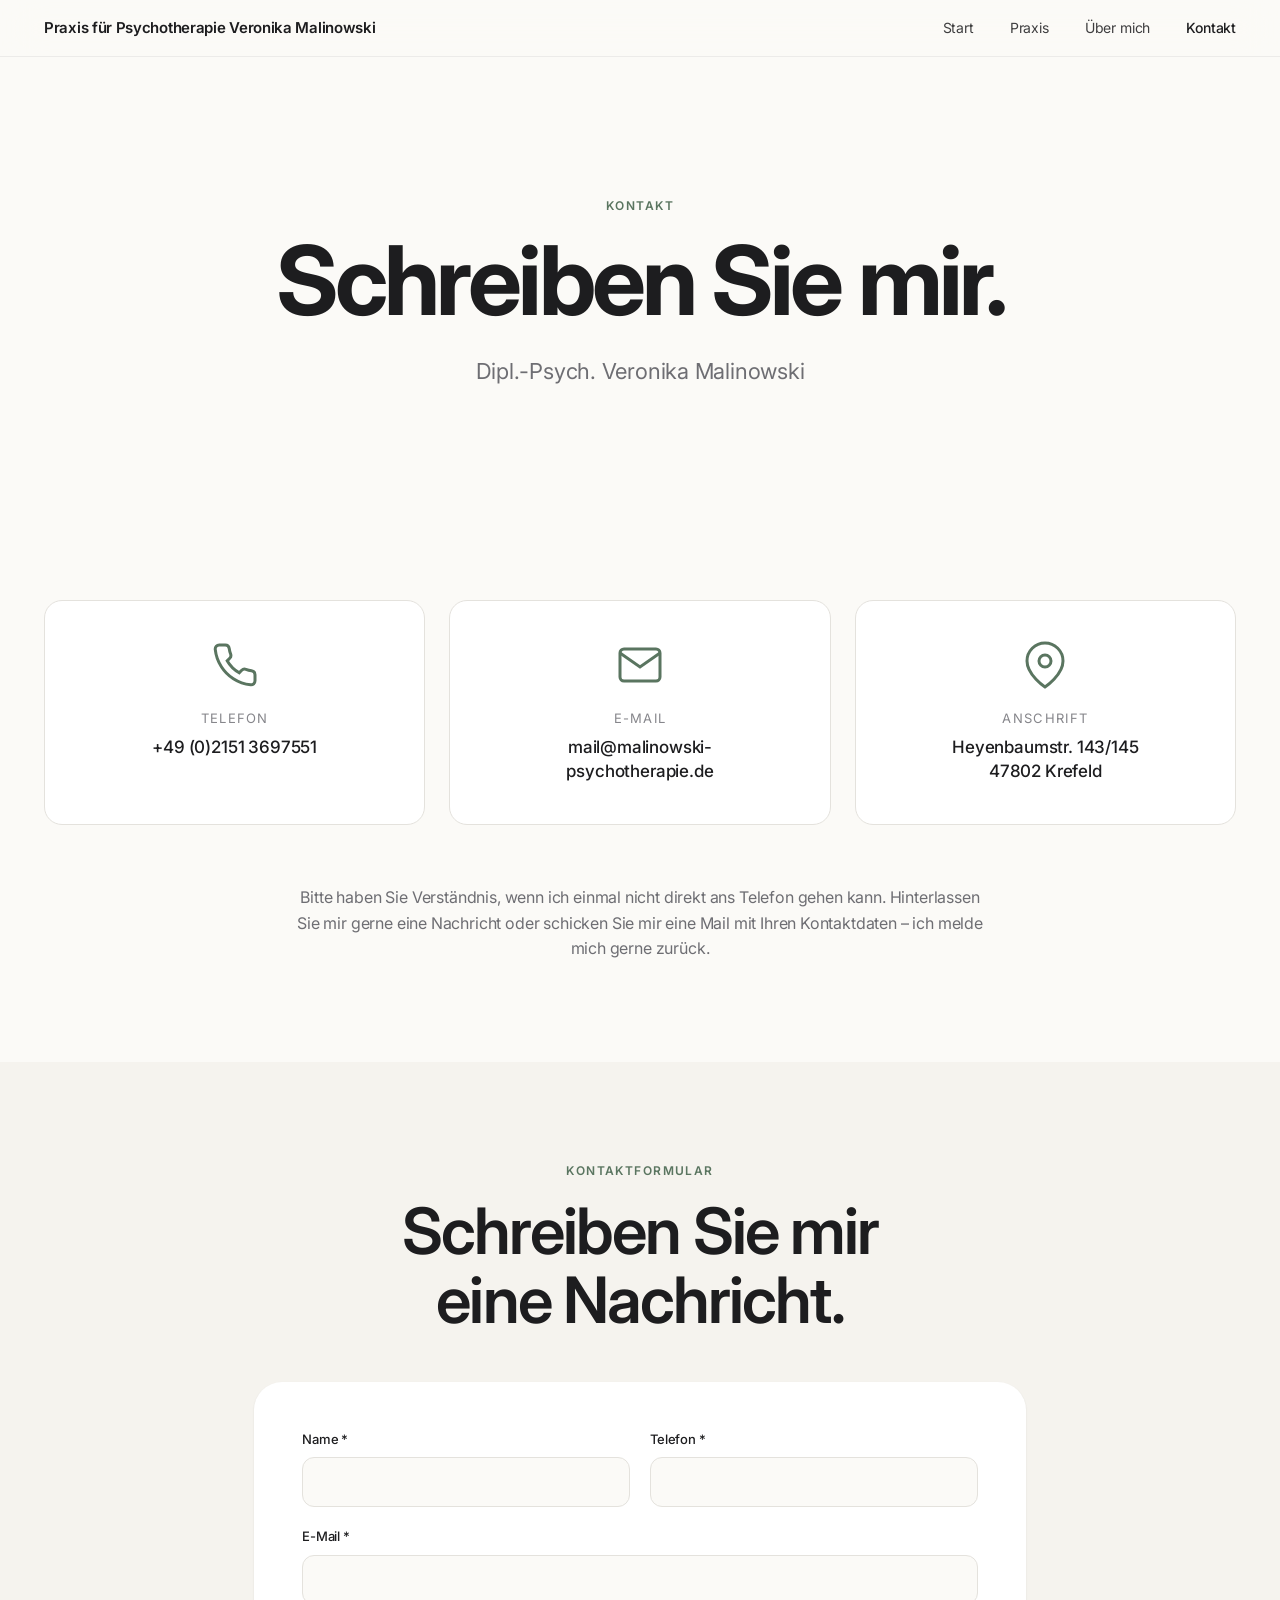
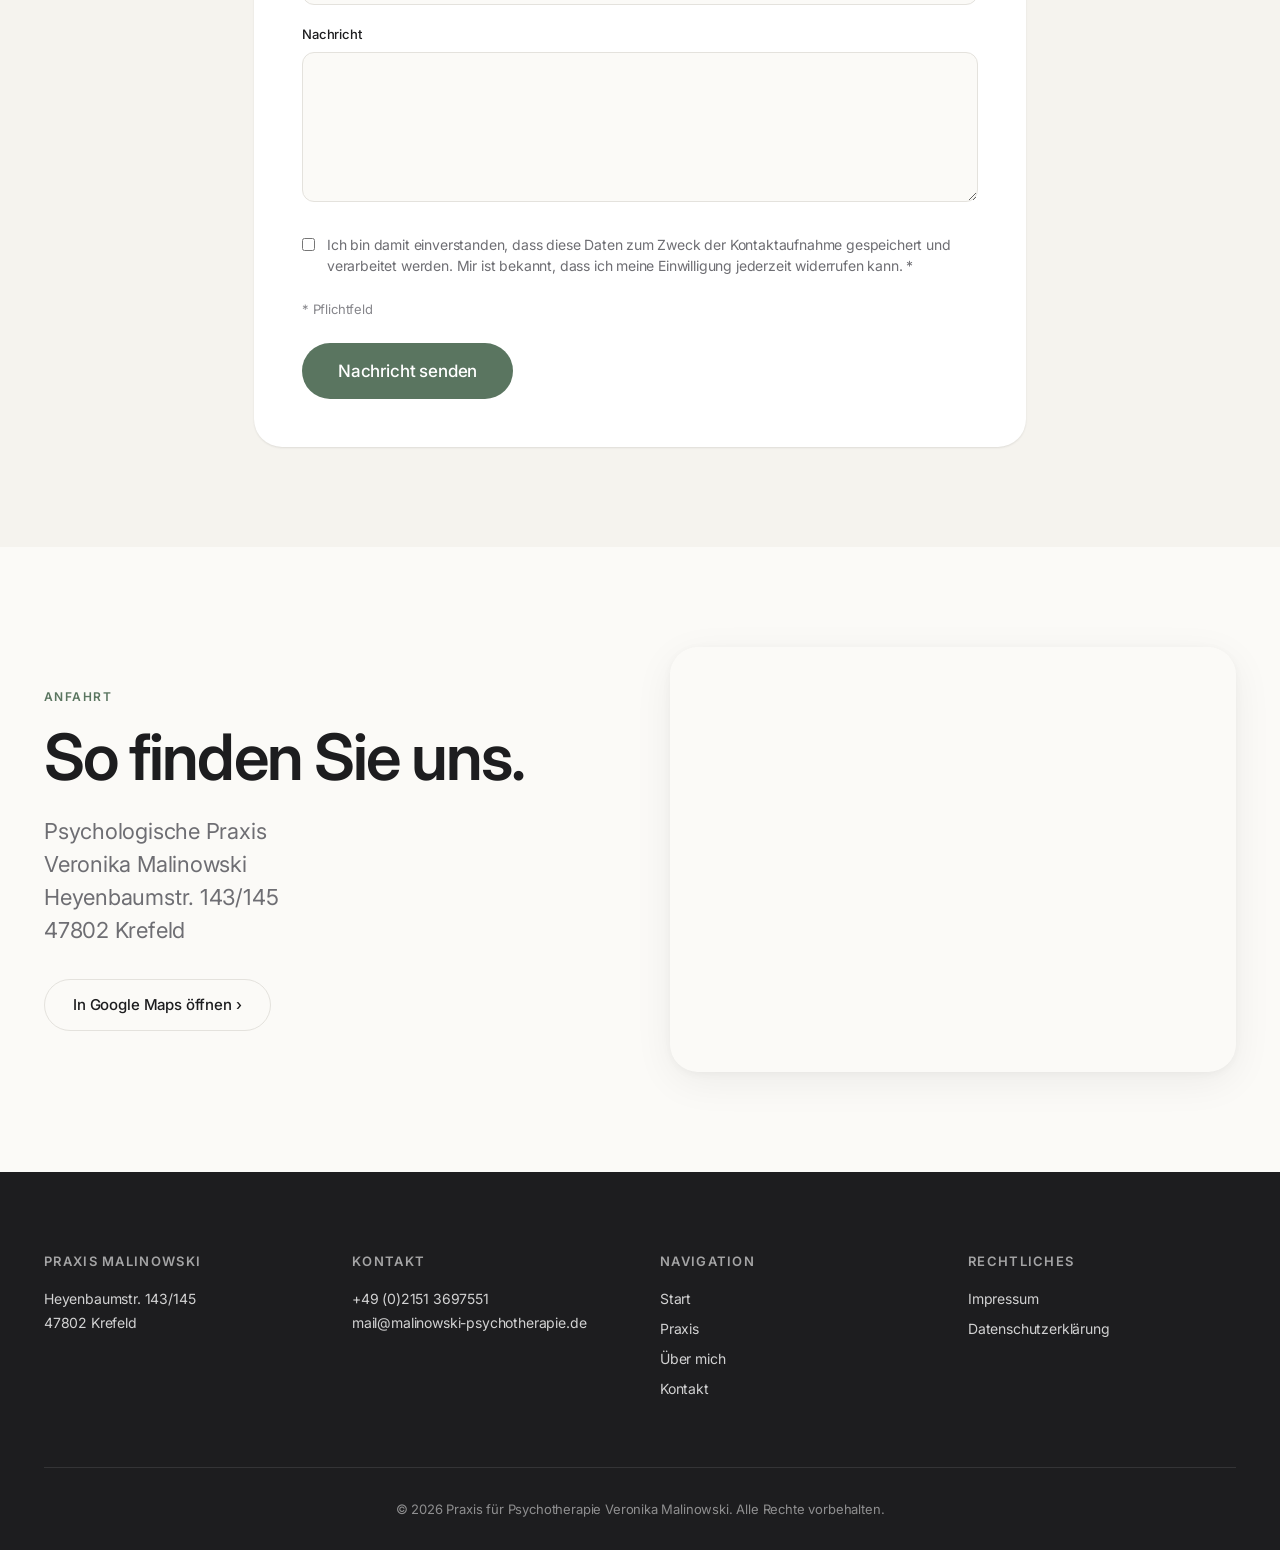
==== kontakt.html @ 76ba0185 "Initial: Apple-style website with content from old site" ====
<!DOCTYPE html>
<html lang="de">
<head>
<meta charset="UTF-8">
<meta name="viewport" content="width=device-width, initial-scale=1.0">
<meta name="description" content="Kontakt zur Praxis für Psychotherapie Veronika Malinowski in Krefeld – Telefon, E-Mail und Anfahrt.">
<title>Kontakt – Praxis Malinowski</title>
<link rel="stylesheet" href="styles.css">
<link rel="preconnect" href="https://fonts.googleapis.com">
<link rel="preconnect" href="https://fonts.gstatic.com" crossorigin>
<link rel="stylesheet" href="https://fonts.googleapis.com/css2?family=Inter:wght@300;400;500;600;700&display=swap">
</head>
<body>

<nav class="nav">
  <div class="nav-inner">
    <a href="index.html" class="nav-brand">Praxis für Psychotherapie Veronika Malinowski</a>
    <button class="nav-toggle" aria-label="Menü"><span></span><span></span><span></span></button>
    <ul class="nav-links">
      <li><a href="index.html">Start</a></li>
      <li><a href="praxis.html">Praxis</a></li>
      <li><a href="ueber-mich.html">Über mich</a></li>
      <li><a href="kontakt.html" class="active">Kontakt</a></li>
    </ul>
  </div>
</nav>

<!-- HERO -->
<section class="page-hero">
  <div class="container container-narrow text-center">
    <p class="eyebrow">Kontakt</p>
    <h1 class="display-large">Schreiben Sie mir.</h1>
    <p class="lead">Dipl.-Psych. Veronika Malinowski</p>
  </div>
</section>

<!-- KONTAKT-KACHELN -->
<section class="section">
  <div class="container">
    <div class="contact-tiles">
      <a href="tel:+4921513697551" class="contact-tile">
        <div class="contact-icon">
          <svg viewBox="0 0 24 24" fill="none" stroke="currentColor" stroke-width="1.5"><path d="M22 16.92v3a2 2 0 0 1-2.18 2 19.79 19.79 0 0 1-8.63-3.07 19.5 19.5 0 0 1-6-6 19.79 19.79 0 0 1-3.07-8.67A2 2 0 0 1 4.11 2h3a2 2 0 0 1 2 1.72c.13.96.36 1.91.7 2.81a2 2 0 0 1-.45 2.11L8.09 9.91a16 16 0 0 0 6 6l1.27-1.27a2 2 0 0 1 2.11-.45c.9.34 1.85.57 2.81.7A2 2 0 0 1 22 16.92z"/></svg>
        </div>
        <p class="contact-label">Telefon</p>
        <p class="contact-value">+49 (0)2151 3697551</p>
      </a>

      <a href="mailto:mail@malinowski-psychotherapie.de" class="contact-tile">
        <div class="contact-icon">
          <svg viewBox="0 0 24 24" fill="none" stroke="currentColor" stroke-width="1.5"><path d="M4 4h16c1.1 0 2 .9 2 2v12c0 1.1-.9 2-2 2H4c-1.1 0-2-.9-2-2V6c0-1.1.9-2 2-2z"/><path d="m22 6-10 7L2 6"/></svg>
        </div>
        <p class="contact-label">E-Mail</p>
        <p class="contact-value">mail@malinowski-<br>psychotherapie.de</p>
      </a>

      <a href="https://www.google.com/maps/place/Kamphof/@51.359708,6.582927,17z" target="_blank" rel="noopener" class="contact-tile">
        <div class="contact-icon">
          <svg viewBox="0 0 24 24" fill="none" stroke="currentColor" stroke-width="1.5"><path d="M21 10c0 7-9 13-9 13s-9-6-9-13a9 9 0 0 1 18 0z"/><circle cx="12" cy="10" r="3"/></svg>
        </div>
        <p class="contact-label">Anschrift</p>
        <p class="contact-value">Heyenbaumstr. 143/145<br>47802 Krefeld</p>
      </a>
    </div>

    <p class="contact-note">Bitte haben Sie Verständnis, wenn ich einmal nicht direkt ans Telefon gehen kann. Hinterlassen Sie mir gerne eine Nachricht oder schicken Sie mir eine Mail mit Ihren Kontaktdaten – ich melde mich gerne zurück.</p>
  </div>
</section>

<!-- KONTAKTFORMULAR -->
<section class="section section-light">
  <div class="container container-narrow">
    <p class="eyebrow text-center">Kontaktformular</p>
    <h2 class="display text-center">Schreiben Sie mir<br>eine Nachricht.</h2>

    <form class="contact-form" action="mailto:mail@malinowski-psychotherapie.de" method="post" enctype="text/plain">
      <div class="form-row">
        <div class="form-field">
          <label for="name">Name *</label>
          <input type="text" id="name" name="Name" required>
        </div>
        <div class="form-field">
          <label for="telefon">Telefon *</label>
          <input type="tel" id="telefon" name="Telefon" required>
        </div>
      </div>

      <div class="form-field">
        <label for="email">E-Mail *</label>
        <input type="email" id="email" name="E-Mail" required>
      </div>

      <div class="form-field">
        <label for="nachricht">Nachricht</label>
        <textarea id="nachricht" name="Nachricht" rows="6"></textarea>
      </div>

      <div class="form-checkbox">
        <input type="checkbox" id="dsgvo" name="DSGVO" required>
        <label for="dsgvo">Ich bin damit einverstanden, dass diese Daten zum Zweck der Kontaktaufnahme gespeichert und verarbeitet werden. Mir ist bekannt, dass ich meine Einwilligung jederzeit widerrufen kann. *</label>
      </div>

      <p class="form-meta">* Pflichtfeld</p>

      <button type="submit" class="btn btn-primary btn-large">Nachricht senden</button>
    </form>
  </div>
</section>

<!-- ANFAHRT -->
<section class="section">
  <div class="container">
    <div class="anfahrt-grid">
      <div>
        <p class="eyebrow">Anfahrt</p>
        <h2 class="display">So finden Sie uns.</h2>
        <p class="lead">
          Psychologische Praxis<br>
          Veronika Malinowski<br>
          Heyenbaumstr. 143/145<br>
          47802 Krefeld
        </p>
        <a href="https://www.google.com/maps/place/Kamphof/@51.359708,6.582927,17z" target="_blank" rel="noopener" class="btn btn-secondary">In Google Maps öffnen ›</a>
      </div>
      <div class="map-wrapper">
        <iframe
          src="https://www.openstreetmap.org/export/embed.html?bbox=6.5759%2C51.3567%2C6.5899%2C51.3627&amp;layer=mapnik&amp;marker=51.359708%2C6.582927"
          loading="lazy"
          referrerpolicy="no-referrer-when-downgrade"
          title="Karte Praxisstandort Kamphof Krefeld">
        </iframe>
      </div>
    </div>
  </div>
</section>

<footer class="footer">
  <div class="container">
    <div class="footer-grid">
      <div>
        <h4>Praxis Malinowski</h4>
        <p>Heyenbaumstr. 143/145<br>47802 Krefeld</p>
      </div>
      <div>
        <h4>Kontakt</h4>
        <p>+49 (0)2151 3697551<br>mail@malinowski-psychotherapie.de</p>
      </div>
      <div>
        <h4>Navigation</h4>
        <ul>
          <li><a href="index.html">Start</a></li>
          <li><a href="praxis.html">Praxis</a></li>
          <li><a href="ueber-mich.html">Über mich</a></li>
          <li><a href="kontakt.html">Kontakt</a></li>
        </ul>
      </div>
      <div>
        <h4>Rechtliches</h4>
        <ul>
          <li><a href="impressum.html">Impressum</a></li>
          <li><a href="datenschutz.html">Datenschutzerklärung</a></li>
        </ul>
      </div>
    </div>
    <div class="footer-bottom">
      <p>© <span id="year"></span> Praxis für Psychotherapie Veronika Malinowski. Alle Rechte vorbehalten.</p>
    </div>
  </div>
</footer>

<script src="script.js"></script>
</body>
</html>
---- styles.css ----
/* ============================================
   Praxis Malinowski – Apple-inspired Styling
   ============================================ */

:root {
  --bg: #fbfaf7;
  --bg-light: #f5f3ee;
  --bg-section: #ffffff;
  --text: #1d1d1f;
  --text-muted: #6e6e73;
  --text-soft: #86868b;
  --accent: #5a7560;     /* warmes Salbeigrün */
  --accent-dark: #3e5343;
  --border: #e4e2dd;
  --card-bg: #ffffff;

  --font: -apple-system, BlinkMacSystemFont, 'Inter', 'SF Pro Display', 'Segoe UI', Roboto, sans-serif;

  --radius: 18px;
  --radius-lg: 28px;
  --shadow-sm: 0 1px 3px rgba(0,0,0,0.04), 0 1px 2px rgba(0,0,0,0.06);
  --shadow: 0 10px 40px rgba(0,0,0,0.06), 0 2px 8px rgba(0,0,0,0.04);

  --container: 1240px;
  --container-narrow: 820px;

  --ease: cubic-bezier(0.28, 0.11, 0.32, 1);
}

* { box-sizing: border-box; margin: 0; padding: 0; }

html { scroll-behavior: smooth; -webkit-font-smoothing: antialiased; -moz-osx-font-smoothing: grayscale; }

body {
  font-family: var(--font);
  background: var(--bg);
  color: var(--text);
  line-height: 1.5;
  font-weight: 400;
  font-size: 17px;
  letter-spacing: -0.01em;
}

img { max-width: 100%; height: auto; display: block; }
a { color: inherit; text-decoration: none; }
ul { list-style: none; }

/* ============================================
   NAV
   ============================================ */
.nav {
  position: sticky;
  top: 0;
  z-index: 100;
  background: rgba(251, 250, 247, 0.72);
  backdrop-filter: saturate(180%) blur(20px);
  -webkit-backdrop-filter: saturate(180%) blur(20px);
  border-bottom: 1px solid rgba(0,0,0,0.06);
}

.nav-inner {
  max-width: var(--container);
  margin: 0 auto;
  padding: 0 24px;
  display: flex;
  align-items: center;
  justify-content: space-between;
  height: 56px;
}

.nav-brand {
  font-weight: 600;
  font-size: 15px;
  letter-spacing: -0.02em;
  line-height: 1.2;
  max-width: 60%;
}

@media (max-width: 768px) {
  .nav-brand { font-size: 13px; max-width: 70%; }
}

.nav-links {
  display: flex;
  gap: 36px;
}

.nav-links a {
  font-size: 14px;
  font-weight: 400;
  color: var(--text);
  opacity: 0.85;
  transition: opacity 0.2s var(--ease);
}

.nav-links a:hover { opacity: 1; }
.nav-links a.active { font-weight: 500; opacity: 1; }

.nav-toggle {
  display: none;
  background: none;
  border: none;
  width: 28px;
  height: 22px;
  flex-direction: column;
  justify-content: space-between;
  cursor: pointer;
  padding: 0;
}
.nav-toggle span {
  display: block;
  height: 2px;
  background: var(--text);
  border-radius: 2px;
  transition: all 0.3s var(--ease);
}

@media (max-width: 768px) {
  .nav-toggle { display: flex; }
  .nav-links {
    position: absolute;
    top: 56px;
    left: 0;
    right: 0;
    flex-direction: column;
    background: rgba(251, 250, 247, 0.96);
    backdrop-filter: blur(20px);
    padding: 24px;
    gap: 18px;
    transform: translateY(-10px);
    opacity: 0;
    pointer-events: none;
    transition: all 0.25s var(--ease);
    border-bottom: 1px solid var(--border);
  }
  .nav-links.open { transform: translateY(0); opacity: 1; pointer-events: auto; }
  .nav-links a { font-size: 18px; }
}

/* ============================================
   LAYOUT
   ============================================ */
.container {
  max-width: var(--container);
  margin: 0 auto;
  padding: 0 24px;
}
.container-narrow { max-width: var(--container-narrow); margin: 0 auto; padding: 0 24px; }
.section { padding: 100px 0; }
.section-light { background: var(--bg-light); }
.text-center { text-align: center; }

@media (max-width: 768px) {
  .section { padding: 60px 0; }
}

/* ============================================
   TYPOGRAFIE
   ============================================ */
.eyebrow {
  text-transform: uppercase;
  letter-spacing: 0.12em;
  font-size: 12px;
  font-weight: 600;
  color: var(--accent);
  margin-bottom: 16px;
}

.display-large {
  font-size: clamp(48px, 8vw, 96px);
  font-weight: 700;
  line-height: 1.04;
  letter-spacing: -0.04em;
  margin-bottom: 24px;
}

.display {
  font-size: clamp(36px, 5vw, 64px);
  font-weight: 600;
  line-height: 1.08;
  letter-spacing: -0.03em;
  margin-bottom: 24px;
}

.lead {
  font-size: clamp(18px, 2vw, 22px);
  line-height: 1.5;
  color: var(--text-muted);
  font-weight: 400;
  letter-spacing: -0.01em;
  margin-bottom: 32px;
}

.muted { color: var(--text-soft); font-weight: 400; }

/* ============================================
   BUTTONS
   ============================================ */
.btn {
  display: inline-block;
  padding: 14px 28px;
  border-radius: 980px;
  font-size: 15px;
  font-weight: 500;
  letter-spacing: -0.01em;
  border: none;
  cursor: pointer;
  transition: all 0.2s var(--ease);
  text-align: center;
  font-family: inherit;
}

.btn-primary {
  background: var(--accent);
  color: #fff;
}
.btn-primary:hover { background: var(--accent-dark); transform: translateY(-1px); }

.btn-secondary {
  background: transparent;
  color: var(--text);
  border: 1px solid var(--border);
}
.btn-secondary:hover { border-color: var(--text); }

.btn-large { padding: 18px 36px; font-size: 17px; }

.link-arrow {
  color: var(--accent);
  font-weight: 500;
  font-size: 16px;
  display: inline-block;
  transition: transform 0.2s var(--ease);
}
.link-arrow:hover { transform: translateX(4px); }

/* ============================================
   HERO (Startseite)
   ============================================ */
.hero {
  position: relative;
  min-height: 92vh;
  display: flex;
  align-items: center;
  justify-content: center;
  overflow: hidden;
  text-align: center;
}

.hero-image {
  position: absolute;
  inset: 0;
  z-index: 0;
}

.hero-image img {
  width: 100%;
  height: 100%;
  object-fit: cover;
  object-position: center;
}

.hero-image::after {
  content: '';
  position: absolute;
  inset: 0;
  background: linear-gradient(180deg, rgba(251,250,247,0.4) 0%, rgba(251,250,247,0.85) 100%);
}

.hero-content {
  position: relative;
  z-index: 1;
  padding: 24px;
  max-width: 900px;
}

.hero-title {
  font-size: clamp(56px, 9vw, 120px);
  font-weight: 700;
  line-height: 1;
  letter-spacing: -0.045em;
  margin-bottom: 24px;
  color: var(--text);
}

.hero-subtitle {
  font-size: clamp(20px, 2.4vw, 26px);
  font-weight: 400;
  color: var(--text-muted);
  line-height: 1.4;
  margin-bottom: 40px;
}

.hero-cta {
  display: flex;
  gap: 16px;
  justify-content: center;
  flex-wrap: wrap;
}

/* ============================================
   PAGE HERO (Unterseiten)
   ============================================ */
.page-hero {
  padding: 140px 0 80px;
  background: var(--bg);
}

@media (max-width: 768px) {
  .page-hero { padding: 80px 0 50px; }
}

/* ============================================
   INTRO
   ============================================ */
.section-intro { text-align: center; padding: 140px 0 80px; }

/* ============================================
   CARDS
   ============================================ */
.cards-grid {
  display: grid;
  grid-template-columns: repeat(3, 1fr);
  gap: 24px;
}

@media (max-width: 900px) {
  .cards-grid { grid-template-columns: 1fr; }
}

.card {
  background: var(--card-bg);
  border-radius: var(--radius-lg);
  overflow: hidden;
  box-shadow: var(--shadow-sm);
  transition: transform 0.4s var(--ease), box-shadow 0.4s var(--ease);
}

.card:hover {
  transform: translateY(-6px);
  box-shadow: var(--shadow);
}

.card-image {
  aspect-ratio: 4/3;
  overflow: hidden;
}

.card-image img {
  width: 100%;
  height: 100%;
  object-fit: cover;
  transition: transform 0.6s var(--ease);
}

.card:hover .card-image img { transform: scale(1.04); }

.card-body { padding: 32px; }

.card-body h3 {
  font-size: 22px;
  font-weight: 600;
  letter-spacing: -0.02em;
  margin-bottom: 10px;
}

.card-body p {
  color: var(--text-muted);
  font-size: 16px;
  line-height: 1.5;
}

/* ============================================
   FEATURE GROSSES BILD
   ============================================ */
.section-feature {
  padding: 120px 0;
  background: var(--bg-light);
}

.feature-grid {
  max-width: var(--container);
  margin: 0 auto;
  padding: 0 24px;
  display: grid;
  grid-template-columns: 1fr 1fr;
  gap: 80px;
  align-items: center;
}

@media (max-width: 900px) {
  .feature-grid { grid-template-columns: 1fr; gap: 40px; }
  .section-feature { padding: 60px 0; }
}

.feature-image img {
  width: 100%;
  border-radius: var(--radius-lg);
  aspect-ratio: 4/5;
  object-fit: cover;
}

/* ============================================
   FULL IMAGE
   ============================================ */
.full-image {
  width: 100%;
  height: 70vh;
  max-height: 700px;
  overflow: hidden;
}

.full-image img {
  width: 100%;
  height: 100%;
  object-fit: cover;
}

/* ============================================
   INFO GRID (Praxis-Seite)
   ============================================ */
.info-grid {
  display: grid;
  grid-template-columns: repeat(4, 1fr);
  gap: 32px;
}

@media (max-width: 1000px) { .info-grid { grid-template-columns: repeat(2, 1fr); } }
@media (max-width: 560px) { .info-grid { grid-template-columns: 1fr; } }

.info-block {
  padding: 32px 24px;
  background: var(--card-bg);
  border-radius: var(--radius);
  border: 1px solid var(--border);
}

.info-icon {
  width: 44px;
  height: 44px;
  color: var(--accent);
  margin-bottom: 20px;
}

.info-icon svg { width: 100%; height: 100%; }

.info-block h3 {
  font-size: 18px;
  font-weight: 600;
  letter-spacing: -0.01em;
  margin-bottom: 8px;
}

.info-block p {
  color: var(--text-muted);
  font-size: 15px;
  line-height: 1.5;
}

/* ============================================
   DUO GRID
   ============================================ */
.duo-grid {
  display: grid;
  grid-template-columns: 1fr 1fr;
  gap: 24px;
}

@media (max-width: 700px) { .duo-grid { grid-template-columns: 1fr; } }

.duo-image {
  border-radius: var(--radius-lg);
  overflow: hidden;
  aspect-ratio: 4/3;
}

.duo-image img {
  width: 100%;
  height: 100%;
  object-fit: cover;
}

/* ============================================
   ABOUT (Über mich)
   ============================================ */
.about-hero {
  padding: 100px 0 60px;
}

.about-grid {
  max-width: var(--container);
  margin: 0 auto;
  padding: 0 24px;
  display: grid;
  grid-template-columns: 1fr 1fr;
  gap: 60px;
  align-items: center;
}

@media (max-width: 900px) {
  .about-grid { grid-template-columns: 1fr; gap: 40px; }
  .about-hero { padding: 60px 0 30px; }
}

.about-portrait img {
  width: 100%;
  border-radius: var(--radius-lg);
  aspect-ratio: 4/5;
  object-fit: cover;
  box-shadow: var(--shadow);
}

.bio-block { padding: 40px 0; }

.bio-heading {
  font-size: 28px;
  font-weight: 600;
  letter-spacing: -0.02em;
  margin-bottom: 16px;
}

.bio-block p {
  font-size: 19px;
  line-height: 1.55;
  color: var(--text-muted);
}

.divider {
  height: 1px;
  background: var(--border);
  margin: 0;
}

/* QUALIFIKATIONEN LISTE */
.quals {
  margin-top: 48px;
  max-width: 600px;
  margin-left: auto;
  margin-right: auto;
}

.quals li {
  display: flex;
  justify-content: space-between;
  align-items: center;
  padding: 22px 0;
  border-bottom: 1px solid var(--border);
  font-size: 17px;
}

.qual-meta {
  color: var(--text-soft);
  font-size: 14px;
}

/* ============================================
   KONTAKT
   ============================================ */
.contact-tiles {
  display: grid;
  grid-template-columns: repeat(3, 1fr);
  gap: 24px;
  margin-bottom: 60px;
}

@media (max-width: 900px) { .contact-tiles { grid-template-columns: 1fr; } }

.contact-tile {
  display: block;
  padding: 40px 32px;
  background: var(--card-bg);
  border: 1px solid var(--border);
  border-radius: var(--radius);
  text-align: center;
  transition: all 0.3s var(--ease);
}

.contact-tile:hover {
  transform: translateY(-4px);
  box-shadow: var(--shadow);
  border-color: var(--accent);
}

.contact-icon {
  width: 48px;
  height: 48px;
  margin: 0 auto 20px;
  color: var(--accent);
}

.contact-icon svg { width: 100%; height: 100%; }

.contact-label {
  font-size: 13px;
  text-transform: uppercase;
  letter-spacing: 0.1em;
  color: var(--text-soft);
  margin-bottom: 8px;
}

.contact-value {
  font-size: 17px;
  font-weight: 500;
  letter-spacing: -0.01em;
  line-height: 1.4;
}

.contact-note {
  max-width: 700px;
  margin: 0 auto;
  text-align: center;
  color: var(--text-muted);
  font-size: 16px;
  line-height: 1.6;
}

/* FORMULAR */
.contact-form {
  margin-top: 48px;
  background: #fff;
  padding: 48px;
  border-radius: var(--radius-lg);
  box-shadow: var(--shadow-sm);
}

@media (max-width: 600px) { .contact-form { padding: 28px; } }

.form-row {
  display: grid;
  grid-template-columns: 1fr 1fr;
  gap: 20px;
}

@media (max-width: 600px) { .form-row { grid-template-columns: 1fr; } }

.form-field {
  margin-bottom: 20px;
}

.form-field label {
  display: block;
  font-size: 13px;
  font-weight: 500;
  margin-bottom: 8px;
  color: var(--text);
  letter-spacing: -0.01em;
}

.form-field input,
.form-field textarea {
  width: 100%;
  padding: 14px 16px;
  border: 1px solid var(--border);
  border-radius: 12px;
  font-family: inherit;
  font-size: 16px;
  background: var(--bg);
  color: var(--text);
  transition: border-color 0.2s var(--ease), box-shadow 0.2s var(--ease);
}

.form-field input:focus,
.form-field textarea:focus {
  outline: none;
  border-color: var(--accent);
  box-shadow: 0 0 0 4px rgba(90, 117, 96, 0.12);
}

.form-field textarea { resize: vertical; }

.form-checkbox {
  display: flex;
  align-items: flex-start;
  gap: 12px;
  margin: 24px 0;
}

.form-checkbox input { margin-top: 4px; flex-shrink: 0; }
.form-checkbox label { font-size: 14px; color: var(--text-muted); line-height: 1.5; }

.form-meta {
  font-size: 13px;
  color: var(--text-soft);
  margin-bottom: 24px;
}

/* ANFAHRT */
.anfahrt-grid {
  display: grid;
  grid-template-columns: 1fr 1fr;
  gap: 60px;
  align-items: center;
}

@media (max-width: 900px) { .anfahrt-grid { grid-template-columns: 1fr; gap: 40px; } }

.map-wrapper {
  border-radius: var(--radius-lg);
  overflow: hidden;
  box-shadow: var(--shadow);
  aspect-ratio: 4/3;
}

.map-wrapper iframe {
  width: 100%;
  height: 100%;
  border: 0;
}

/* ============================================
   CTA SEKTION
   ============================================ */
.section-cta {
  background: var(--bg-light);
}

.section-cta .lead { margin-bottom: 40px; }

/* ============================================
   LEGAL
   ============================================ */
.legal-content h2 {
  font-size: 26px;
  font-weight: 600;
  letter-spacing: -0.02em;
  margin: 32px 0 16px;
}

.legal-content h3 {
  font-size: 19px;
  font-weight: 600;
  letter-spacing: -0.01em;
  margin: 28px 0 12px;
}

.legal-content p {
  font-size: 16px;
  line-height: 1.65;
  color: var(--text-muted);
  margin-bottom: 16px;
}

/* ============================================
   FOOTER
   ============================================ */
.footer {
  background: var(--text);
  color: #fff;
  padding: 80px 0 30px;
  margin-top: 0;
}

.footer-grid {
  display: grid;
  grid-template-columns: repeat(4, 1fr);
  gap: 40px;
  padding-bottom: 60px;
  border-bottom: 1px solid rgba(255,255,255,0.1);
}

@media (max-width: 800px) { .footer-grid { grid-template-columns: 1fr 1fr; gap: 30px; } }
@media (max-width: 480px) { .footer-grid { grid-template-columns: 1fr; } }

.footer h4 {
  font-size: 13px;
  text-transform: uppercase;
  letter-spacing: 0.1em;
  font-weight: 600;
  color: rgba(255,255,255,0.6);
  margin-bottom: 16px;
}

.footer p, .footer li {
  font-size: 14px;
  line-height: 1.7;
  color: rgba(255,255,255,0.8);
}

.footer ul li { margin-bottom: 6px; }

.footer a:hover { color: #fff; }

.footer-bottom {
  padding-top: 30px;
  text-align: center;
}

.footer-bottom p {
  font-size: 13px;
  color: rgba(255,255,255,0.5);
}

/* ============================================
   ANIMATIONEN beim Scrollen
   ============================================ */
.fade-in {
  opacity: 0;
  transform: translateY(20px);
  transition: opacity 0.8s var(--ease), transform 0.8s var(--ease);
}

.fade-in.visible {
  opacity: 1;
  transform: translateY(0);
}
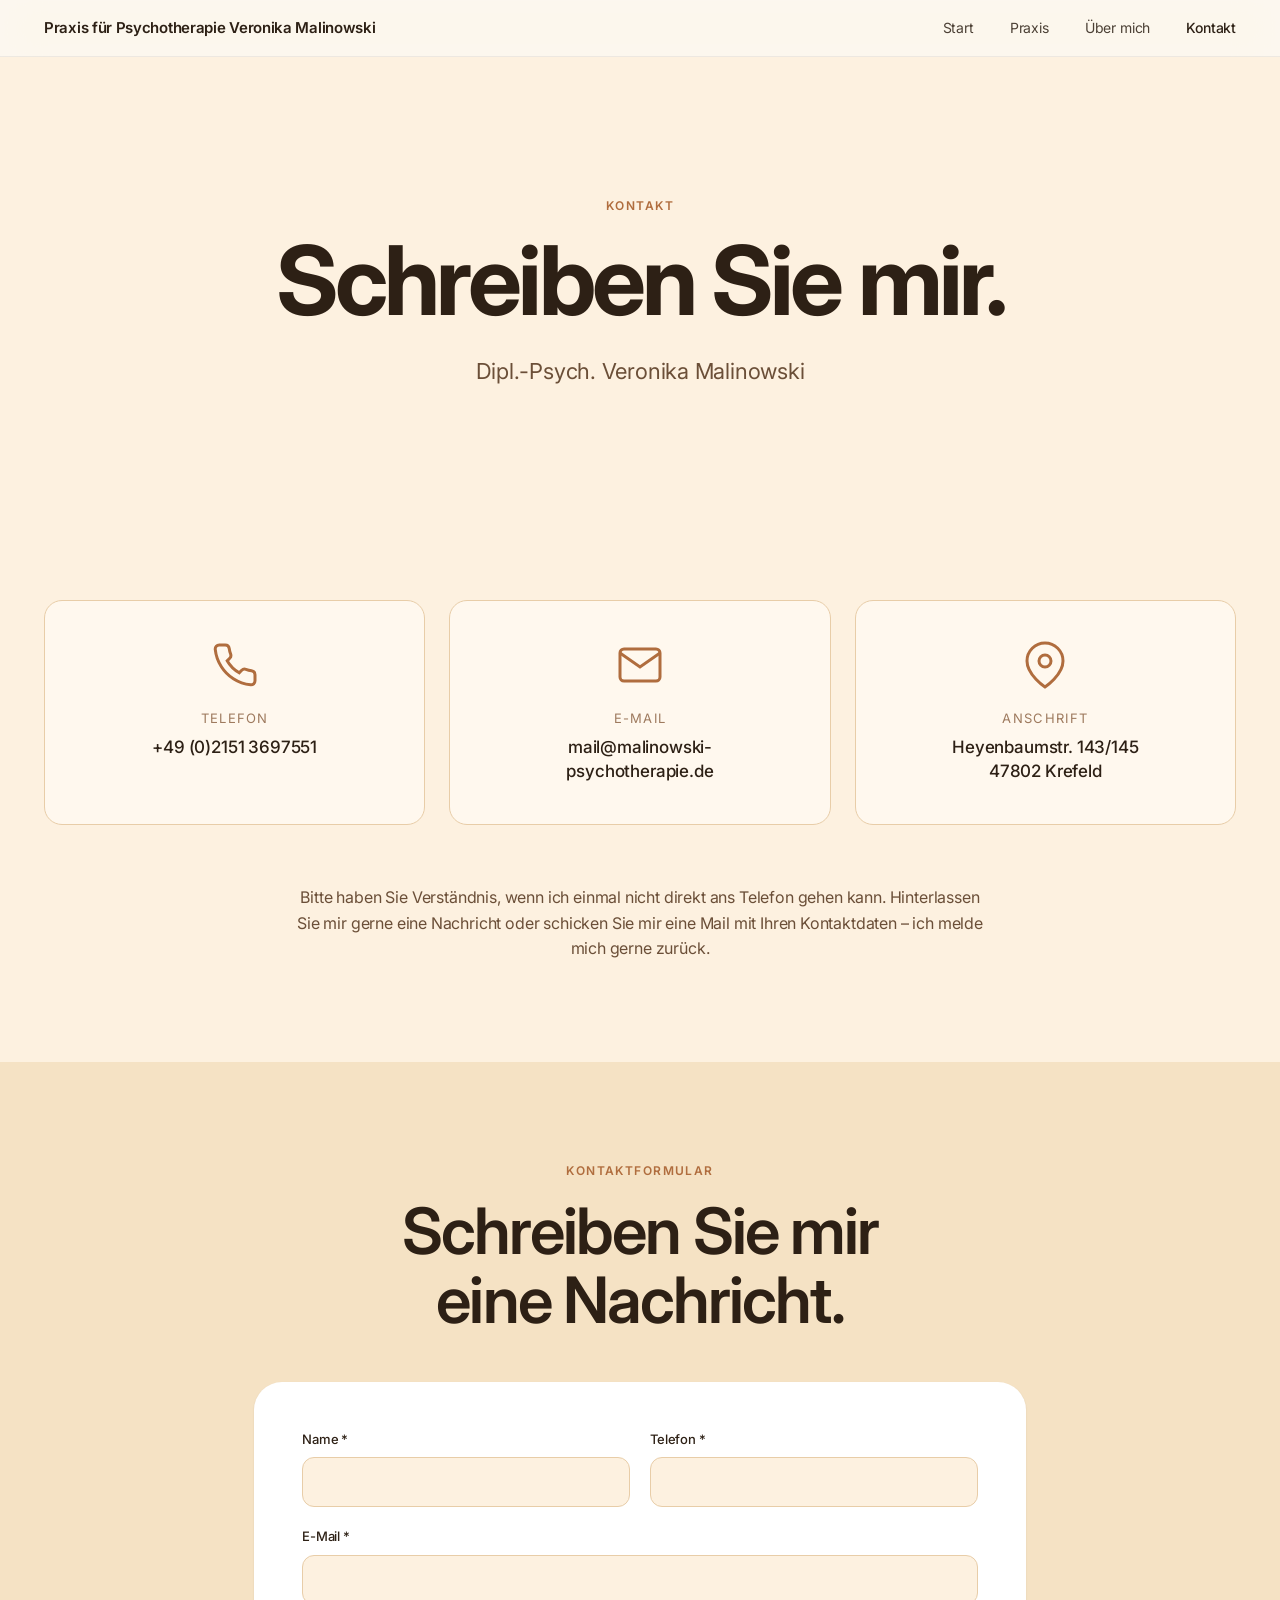
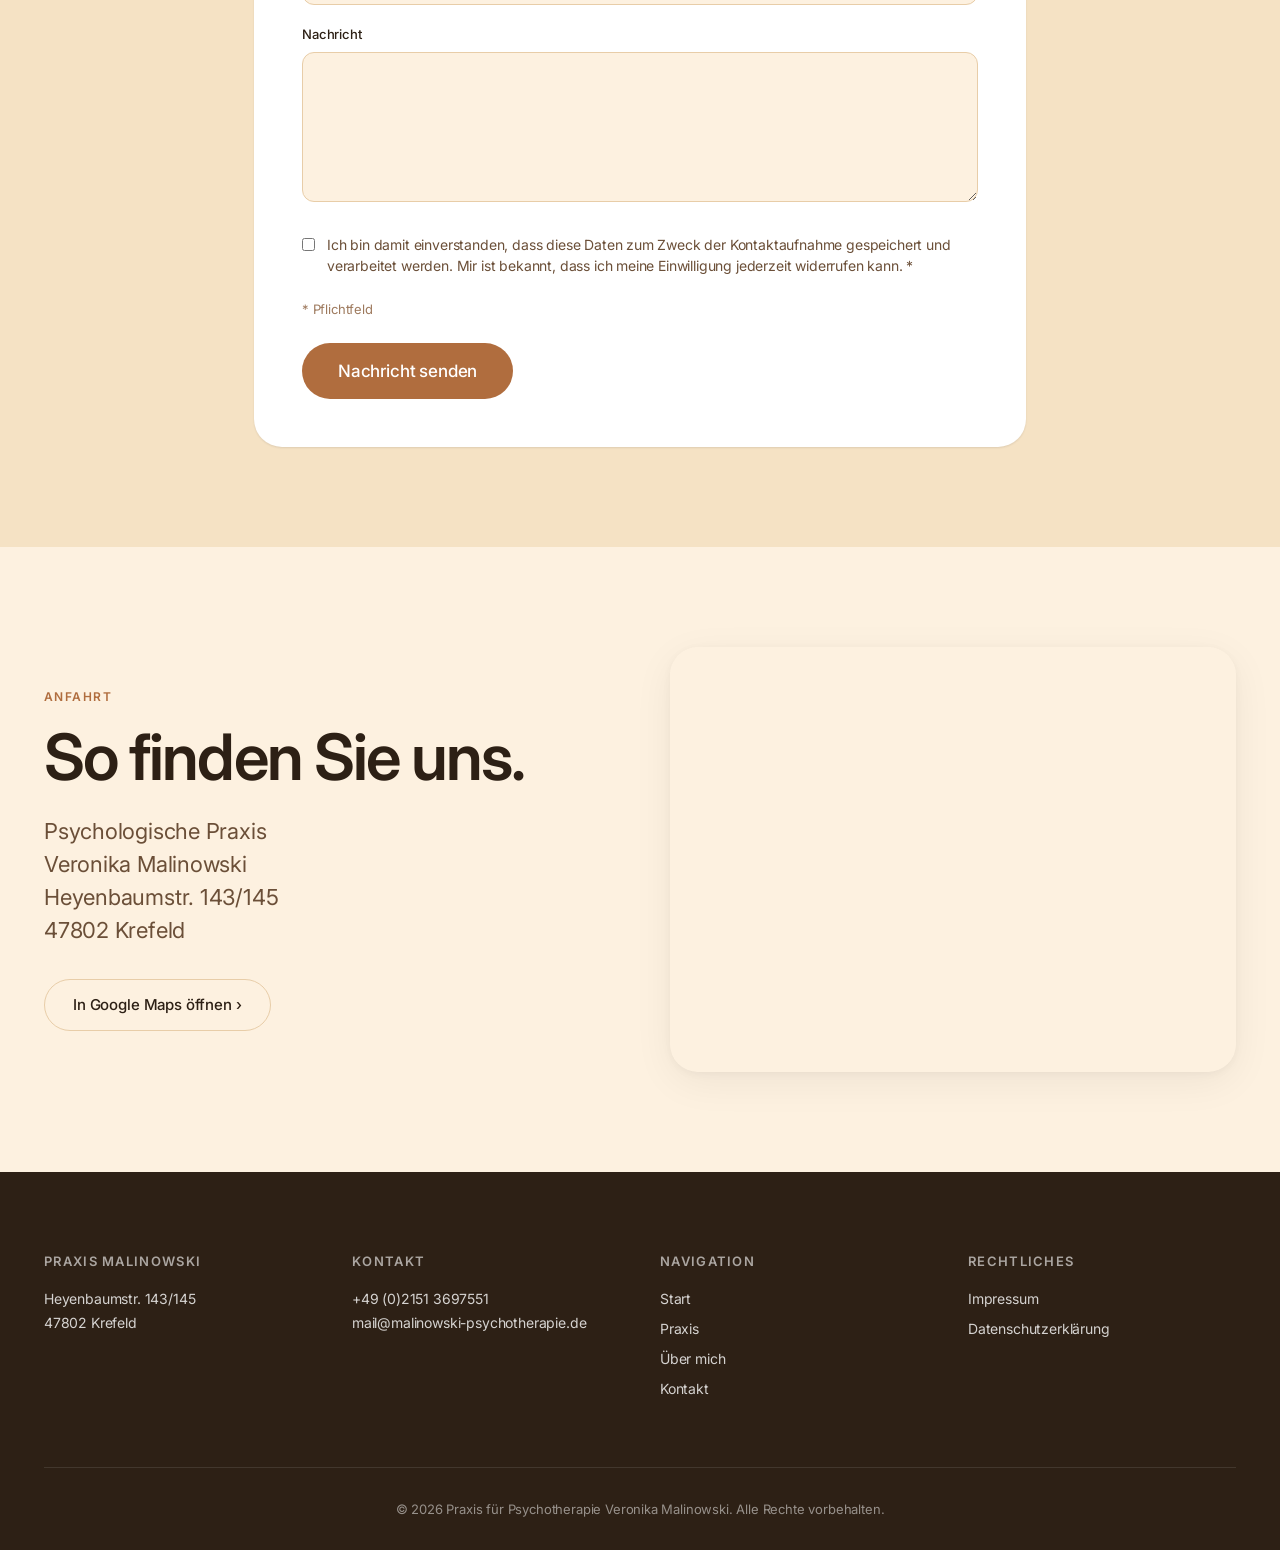
==== commit ed716480: "Update" ====
--- a/kontakt.html
+++ b/kontakt.html
@@ -73,7 +73,10 @@
     <p class="eyebrow text-center">Kontaktformular</p>
     <h2 class="display text-center">Schreiben Sie mir<br>eine Nachricht.</h2>
 
-    <form class="contact-form" action="mailto:mail@malinowski-psychotherapie.de" method="post" enctype="text/plain">
+    <!-- Erfolgs- / Fehlermeldung -->
+    <div id="form-status"></div>
+
+    <form class="contact-form" action="mail.php" method="post">
       <div class="form-row">
         <div class="form-field">
           <label for="name">Name *</label>
@@ -106,7 +109,6 @@
     </form>
   </div>
 </section>
-
 <!-- ANFAHRT -->
 <section class="section">
   <div class="container">
--- a/styles.css
+++ b/styles.css
@@ -3,16 +3,16 @@
    ============================================ */
 
 :root {
-  --bg: #fbfaf7;
-  --bg-light: #f5f3ee;
+  --bg: #fdf1e0;
+  --bg-light: #f5e2c4;
   --bg-section: #ffffff;
-  --text: #1d1d1f;
-  --text-muted: #6e6e73;
-  --text-soft: #86868b;
-  --accent: #5a7560;     /* warmes Salbeigrün */
-  --accent-dark: #3e5343;
-  --border: #e4e2dd;
-  --card-bg: #ffffff;
+  --text: #2d2015;
+  --text-muted: #6b4f38;
+  --text-soft: #9e7a5e;
+  --accent: #b06d3e;
+  --accent-dark: #8a5230;
+  --border: #e8cda8;
+  --card-bg: #fff8ee;
 
   --font: -apple-system, BlinkMacSystemFont, 'Inter', 'SF Pro Display', 'Segoe UI', Roboto, sans-serif;
 
@@ -803,3 +803,26 @@
   opacity: 1;
   transform: translateY(0);
 }
+/* Grüne Erfolgsmeldung nach dem Absenden */
+.form-success {
+  background: #edf7ed;
+  border: 1px solid #a8d5a8;
+  color: #2d6a2d;
+  padding: 16px 20px;
+  border-radius: 12px;
+  font-size: 16px;
+  margin-bottom: 24px;
+  line-height: 1.5;
+}
+
+/* Rote Fehlermeldung falls etwas schiefläuft */
+.form-error {
+  background: #fdf3f3;
+  border: 1px solid #f0b8b8;
+  color: #8b2020;
+  padding: 16px 20px;
+  border-radius: 12px;
+  font-size: 16px;
+  margin-bottom: 24px;
+  line-height: 1.5;
+}
